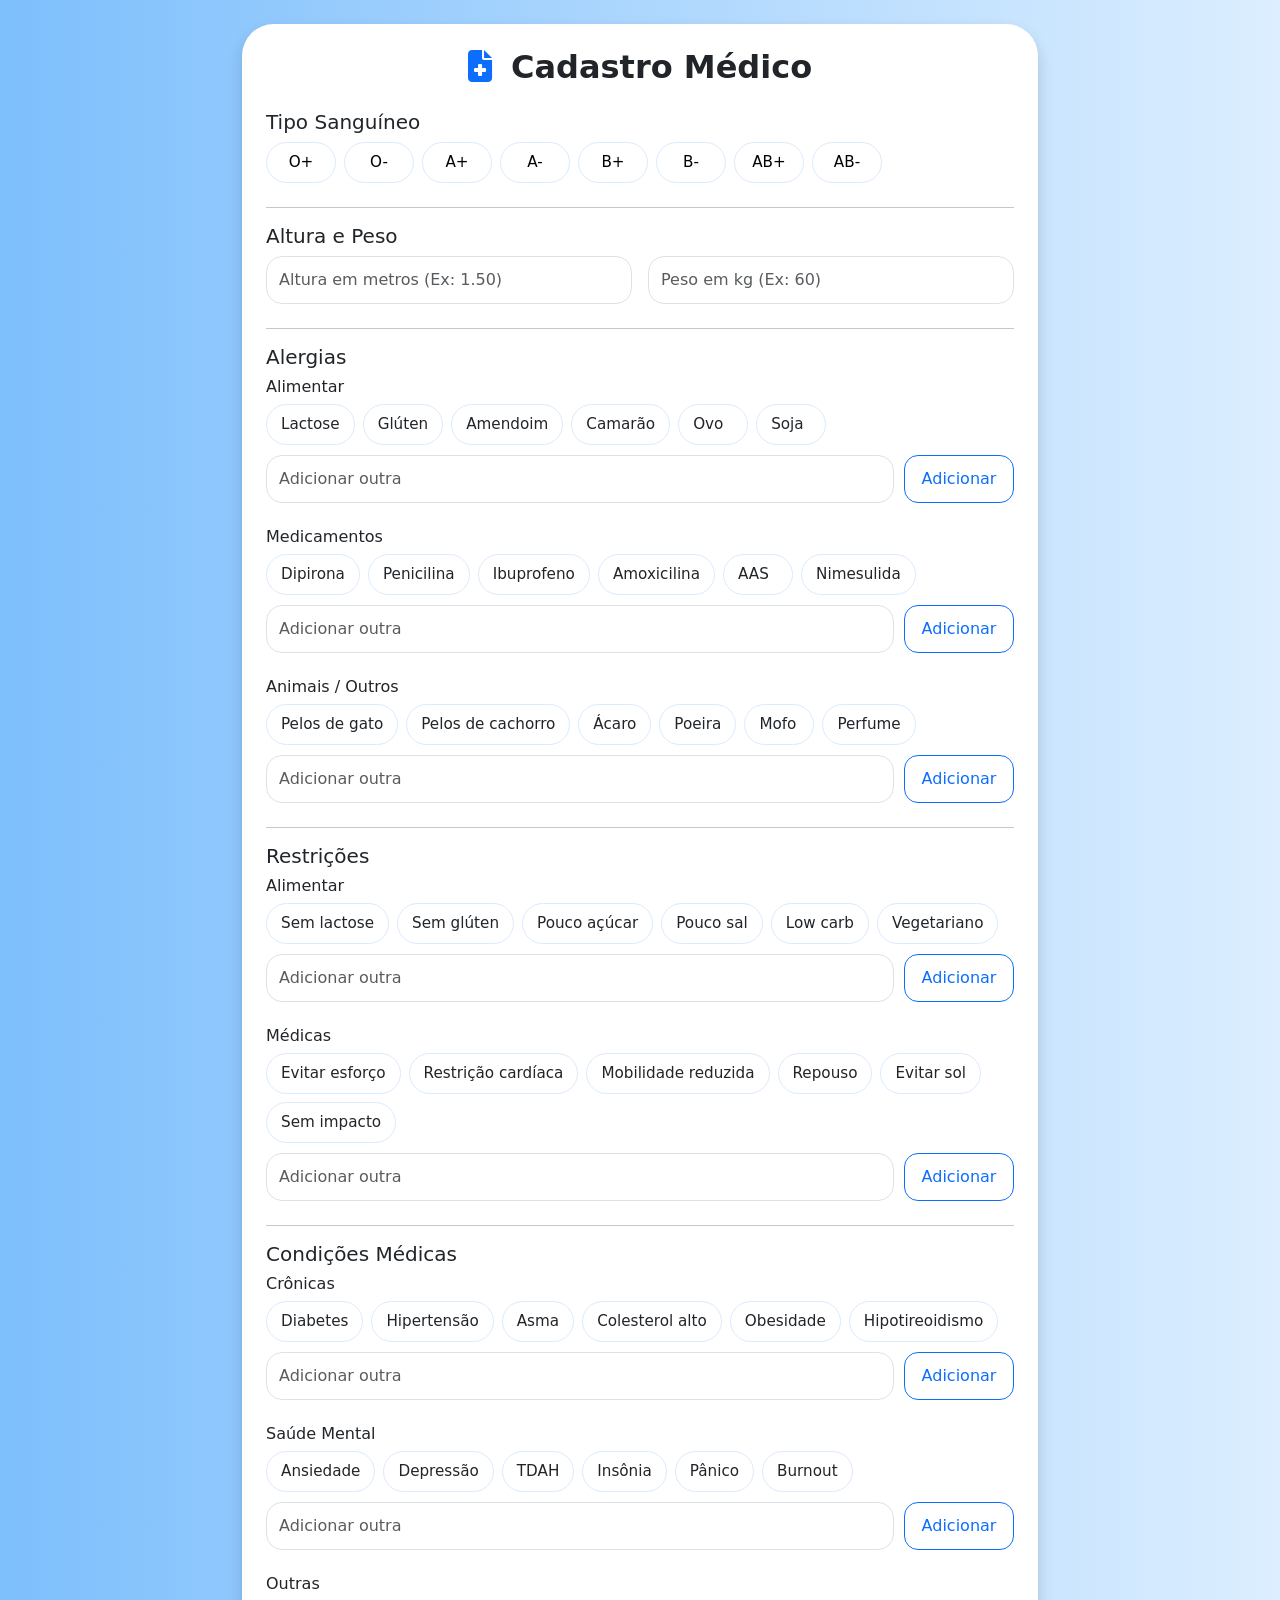
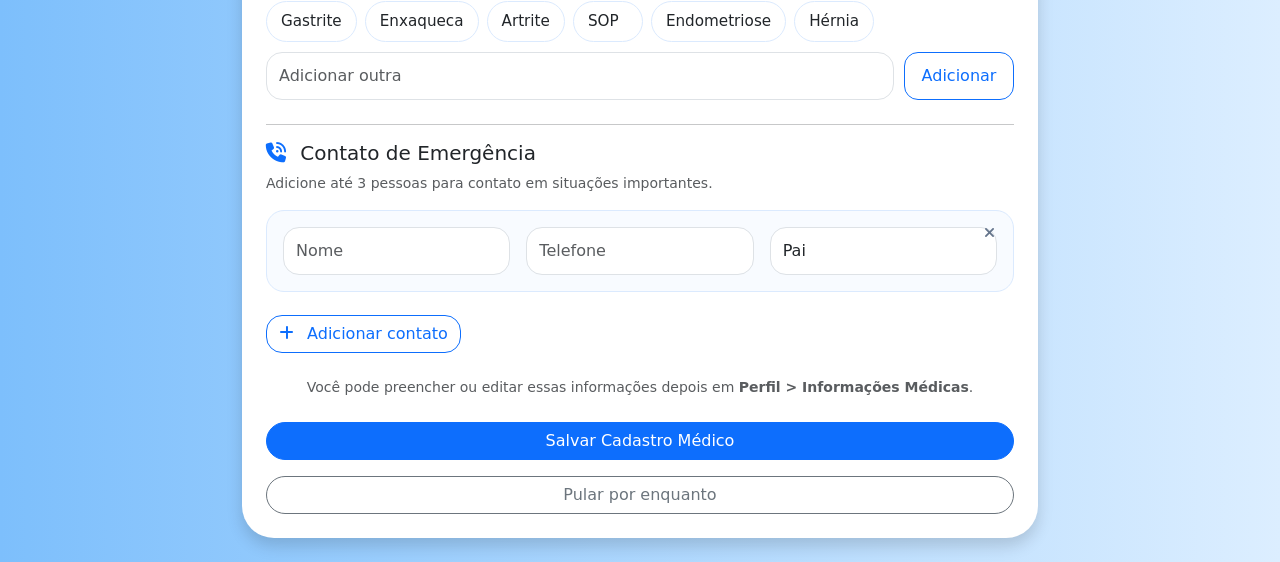
==== cadastro_medico.html @ d4a25c57 "Initial commit" ====
<!DOCTYPE html>
<html lang="pt-br">

<head>
    <meta charset="UTF-8">
    <meta name="viewport" content="width=device-width, initial-scale=1.0">
    <title>Cadastro Médico</title>
    <link href="https://cdn.jsdelivr.net/npm/bootstrap@5.3.8/dist/css/bootstrap.min.css" rel="stylesheet">
    <link rel="stylesheet" href="./css/cadastro_medico.css">
    <link rel="stylesheet" href="https://cdnjs.cloudflare.com/ajax/libs/font-awesome/6.5.0/css/all.min.css">
</head>

<body>

    <div class="container py-4">
        <div class="card p-4 rounded-5 shadow">
            <h2 class="text-center mb-4 fw-bold">
                <i class="fa-solid fa-file-medical text-primary me-2"></i>
                Cadastro Médico
            </h2>

            <form id="formMedico">

                <!-- TIPO SANGUÍNEO -->
                <section class="mb-4">
                    <h5>Tipo Sanguíneo</h5>
                    <div class="blood-grid">
                        <button type="button" class="blood-btn">O+</button>
                        <button type="button" class="blood-btn">O-</button>
                        <button type="button" class="blood-btn">A+</button>
                        <button type="button" class="blood-btn">A-</button>
                        <button type="button" class="blood-btn">B+</button>
                        <button type="button" class="blood-btn">B-</button>
                        <button type="button" class="blood-btn">AB+</button>
                        <button type="button" class="blood-btn">AB-</button>
                    </div>
                    <input type="hidden" id="tipoSanguineo">
                </section>

                <hr>

                <!-- ALTURA E PESO -->
                <section class="mb-4">
                    <h5>Altura e Peso</h5>
                    <div class="row g-3">
                        <div class="col-md-6">
                            <input id="altura" class="form-control" placeholder="Altura em metros (Ex: 1.50)">
                        </div>
                        <div class="col-md-6">
                            <input id="peso" class="form-control" placeholder="Peso em kg (Ex: 60)">
                        </div>
                    </div>
                </section>

                <hr>

                <!-- ALERGIAS -->
                <section class="mb-4">
                    <h5>Alergias</h5>

                    <h6>Alimentar</h6>
                    <div class="chips-box" id="alergiaAlimentarBox">
                        <span class="chip">Lactose</span>
                        <span class="chip">Glúten</span>
                        <span class="chip">Amendoim</span>
                        <span class="chip">Camarão</span>
                        <span class="chip">Ovo</span>
                        <span class="chip">Soja</span>
                    </div>
                    <div class="input-add-group">
                        <input id="novaAlergiaAlimentar" class="form-control" placeholder="Adicionar outra">
                        <button type="button" class="btn btn-outline-primary add-chip-btn"
                            data-input="novaAlergiaAlimentar" data-target="alergiaAlimentarBox">Adicionar</button>
                    </div>

                    <h6 class="mt-4">Medicamentos</h6>
                    <div class="chips-box" id="alergiaMedicamentosBox">
                        <span class="chip">Dipirona</span>
                        <span class="chip">Penicilina</span>
                        <span class="chip">Ibuprofeno</span>
                        <span class="chip">Amoxicilina</span>
                        <span class="chip">AAS</span>
                        <span class="chip">Nimesulida</span>
                    </div>
                    <div class="input-add-group">
                        <input id="novaAlergiaMedicamento" class="form-control" placeholder="Adicionar outra">
                        <button type="button" class="btn btn-outline-primary add-chip-btn"
                            data-input="novaAlergiaMedicamento" data-target="alergiaMedicamentosBox">Adicionar</button>
                    </div>

                    <h6 class="mt-4">Animais / Outros</h6>
                    <div class="chips-box" id="alergiaOutrosBox">
                        <span class="chip">Pelos de gato</span>
                        <span class="chip">Pelos de cachorro</span>
                        <span class="chip">Ácaro</span>
                        <span class="chip">Poeira</span>
                        <span class="chip">Mofo</span>
                        <span class="chip">Perfume</span>
                    </div>
                    <div class="input-add-group">
                        <input id="novaAlergiaOutros" class="form-control" placeholder="Adicionar outra">
                        <button type="button" class="btn btn-outline-primary add-chip-btn"
                            data-input="novaAlergiaOutros" data-target="alergiaOutrosBox">Adicionar</button>
                    </div>
                </section>

                <hr>

                <!-- RESTRIÇÕES -->
                <section class="mb-4">
                    <h5>Restrições</h5>

                    <h6>Alimentar</h6>
                    <div class="chips-box" id="restricaoAlimentarBox">
                        <span class="chip">Sem lactose</span>
                        <span class="chip">Sem glúten</span>
                        <span class="chip">Pouco açúcar</span>
                        <span class="chip">Pouco sal</span>
                        <span class="chip">Low carb</span>
                        <span class="chip">Vegetariano</span>
                    </div>
                    <div class="input-add-group">
                        <input id="novaRestricaoAlimentar" class="form-control" placeholder="Adicionar outra">
                        <button type="button" class="btn btn-outline-primary add-chip-btn"
                            data-input="novaRestricaoAlimentar" data-target="restricaoAlimentarBox">Adicionar</button>
                    </div>

                    <h6 class="mt-4">Médicas</h6>
                    <div class="chips-box" id="restricaoMedicaBox">
                        <span class="chip">Evitar esforço</span>
                        <span class="chip">Restrição cardíaca</span>
                        <span class="chip">Mobilidade reduzida</span>
                        <span class="chip">Repouso</span>
                        <span class="chip">Evitar sol</span>
                        <span class="chip">Sem impacto</span>
                    </div>
                    <div class="input-add-group">
                        <input id="novaRestricaoMedica" class="form-control" placeholder="Adicionar outra">
                        <button type="button" class="btn btn-outline-primary add-chip-btn"
                            data-input="novaRestricaoMedica" data-target="restricaoMedicaBox">Adicionar</button>
                    </div>
                </section>

                <hr>

                <!-- CONDIÇÕES -->
                <section class="mb-4">
                    <h5>Condições Médicas</h5>

                    <h6>Crônicas</h6>
                    <div class="chips-box" id="condicoesCronicasBox">
                        <span class="chip">Diabetes</span>
                        <span class="chip">Hipertensão</span>
                        <span class="chip">Asma</span>
                        <span class="chip">Colesterol alto</span>
                        <span class="chip">Obesidade</span>
                        <span class="chip">Hipotireoidismo</span>
                    </div>
                    <div class="input-add-group">
                        <input id="novaCondicaoCronica" class="form-control" placeholder="Adicionar outra">
                        <button type="button" class="btn btn-outline-primary add-chip-btn"
                            data-input="novaCondicaoCronica" data-target="condicoesCronicasBox">Adicionar</button>
                    </div>

                    <h6 class="mt-4">Saúde Mental</h6>
                    <div class="chips-box" id="condicoesMentalBox">
                        <span class="chip">Ansiedade</span>
                        <span class="chip">Depressão</span>
                        <span class="chip">TDAH</span>
                        <span class="chip">Insônia</span>
                        <span class="chip">Pânico</span>
                        <span class="chip">Burnout</span>
                    </div>
                    <div class="input-add-group">
                        <input id="novaCondicaoMental" class="form-control" placeholder="Adicionar outra">
                        <button type="button" class="btn btn-outline-primary add-chip-btn"
                            data-input="novaCondicaoMental" data-target="condicoesMentalBox">Adicionar</button>
                    </div>

                    <h6 class="mt-4">Outras</h6>
                    <div class="chips-box" id="condicoesOutrasBox">
                        <span class="chip">Gastrite</span>
                        <span class="chip">Enxaqueca</span>
                        <span class="chip">Artrite</span>
                        <span class="chip">SOP</span>
                        <span class="chip">Endometriose</span>
                        <span class="chip">Hérnia</span>
                    </div>
                    <div class="input-add-group">
                        <input id="novaCondicaoOutras" class="form-control" placeholder="Adicionar outra">
                        <button type="button" class="btn btn-outline-primary add-chip-btn"
                            data-input="novaCondicaoOutras" data-target="condicoesOutrasBox">Adicionar</button>
                    </div>
                </section>


                <hr>

                <section class="mb-4">
                    <h5>
                        <i class="fa-solid fa-phone-volume text-primary me-2"></i>
                        Contato de Emergência
                    </h5>

                    <p class="text-muted small mb-3">
                        Adicione até 3 pessoas para contato em situações importantes.
                    </p>

                    <div id="contatosContainer">
                        <div class="contato-card">
                            <button type="button" class="remove-contact-btn">
                                <i class="fa-solid fa-xmark"></i>
                            </button>

                            <div class="row g-3">
                                <div class="col-md-4">
                                    <input class="form-control nomeContato" placeholder="Nome">
                                </div>

                                <div class="col-md-4">
                                    <input class="form-control telefoneContato" placeholder="Telefone">
                                </div>

                                <div class="col-md-4">
                                    <select class="form-control parentescoContato">
                                        <option>Pai</option>
                                        <option>Mãe</option>
                                        <option>Esposa</option>
                                        <option>Marido</option>
                                        <option>Namorado(a)</option>
                                        <option>Amigo(a)</option>
                                        <option>Tio(a)</option>
                                        <option>Primo(a)</option>
                                    </select>
                                </div>
                            </div>
                        </div>
                    </div>

                    <button type="button" id="addContatoBtn" class="btn btn-outline-primary mt-2 rounded-4">
                        <i class="fa-solid fa-plus me-2"></i>
                        Adicionar contato
                    </button>
                </section>

                <p class="text-muted small text-center mt-3">
                    Você pode preencher ou editar essas informações depois em
                    <strong>Perfil > Informações Médicas</strong>.
                </p>

                <div class="d-grid gap-3 mt-4">
                    <button class="btn btn-primary rounded-5" type="submit">
                        Salvar Cadastro Médico
                    </button>

                    <a href="home.html" class="btn btn-outline-secondary rounded-5">
                        Pular por enquanto
                    </a>
                </div>
            </form>
        </div>
    </div>

    <script src="./js/cadastro_medico.js"></script>
</body>

</html>
---- css/cadastro_medico.css ----
body {
  background: linear-gradient(90deg, #7DBFFC, #dceeff);
  min-height: 100vh;
}

.container {
  max-width: 820px;
}

/* CARD */
.card {
  border: none;
  border-radius: 32px;
  box-shadow: 0 10px 25px rgba(0, 0, 0, 0.06);
}

/* TÍTULO */
h2 {
  font-size: clamp(1.5rem, 3vw, 2rem);
}

/* CHIPS */
.blood-grid,
.chips-box {
  display: flex;
  flex-wrap: wrap;
  gap: 8px;
}

.blood-btn,
.chip {
  min-width: 70px;
  padding: 8px 14px;
  border-radius: 999px;
  border: 1px solid #dbeafe;
  background: white;
  cursor: pointer;
  transition: 0.3s ease;
  font-size: clamp(0.85rem, 2vw, 0.95rem);
}

.blood-btn.active,
.chip.active {
  background: #2563eb;
  color: white;
}

/* INPUT + BOTÃO */
.input-add-group {
  display: flex;
  gap: 10px;
  margin-top: 10px;
}

.add-chip-btn {
  white-space: nowrap;
  border-radius: 14px;
  min-width: 110px;
}

/* CHIP PERSONALIZADO */
.chip.custom-chip {
  display: inline-flex;
  align-items: center;
  gap: 8px;
}

.remove-chip {
  border: none;
  background: transparent;
  color: inherit;
  cursor: pointer;
  font-size: 0.8rem;
  padding: 0;
  line-height: 1;
}

.remove-chip:hover {
  opacity: 0.7;
}

/* INPUTS */
.form-control {
  min-height: 48px;
  border-radius: 16px;
}


.contato-card {
  background: #f8fafc;
  border: 1px solid #dbeafe;
  border-radius: 20px;
  padding: 15px;
  margin-bottom: 15px;
}

.contato-card {
  background: #f8fbff;
  border: 1px solid #dbeafe;
  border-radius: 18px;
  padding: 16px;
  margin-bottom: 15px;
  position: relative;
}

.remove-contact-btn {
  position: absolute;
  top: 10px;
  right: 12px;
  border: none;
  background: transparent;
  color: #64748b;
  cursor: pointer;
  font-size: 0.95rem;
}

.remove-contact-btn:hover {
  color: #ef4444;
}

/* TABLET */
@media (max-width: 768px) {
  .card {
    border-radius: 24px;
    padding: 25px !important;
  }

  .input-add-group {
    flex-direction: column;
  }

  .add-chip-btn {
    width: 100%;
  }
}

/* MOBILE */
@media (max-width: 576px) {
  .container {
    padding: 15px;
  }

  .card {
    padding: 20px !important;
    border-radius: 22px;
  }

  h2 {
    font-size: 1.4rem;
  }

  h5 {
    font-size: 1rem;
  }

  h6 {
    font-size: 0.95rem;
  }

  .blood-btn,
  .chip {
    min-width: auto;
    width: fit-content;
    font-size: 0.82rem;
    padding: 7px 12px;
  }

  .form-control {
    font-size: 0.95rem;
  }

  .btn {
    min-height: 48px;
  }
}
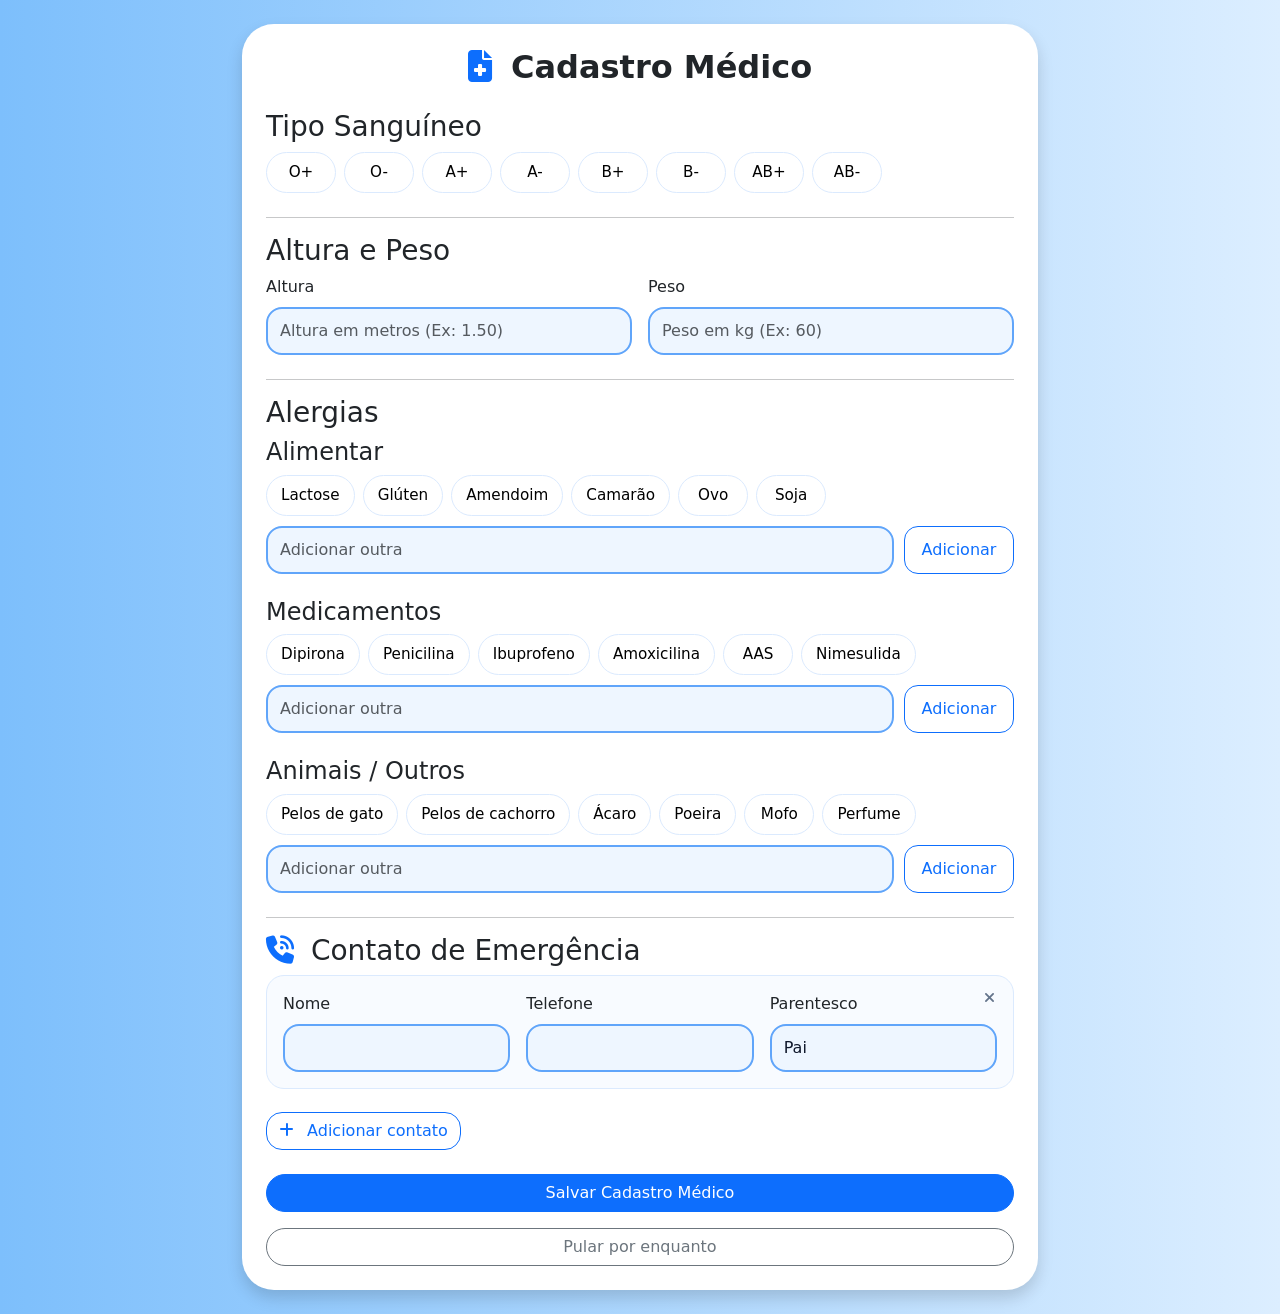
==== commit 7d63969f: "up" ====
--- a/cadastro_medico.html
+++ b/cadastro_medico.html
@@ -11,9 +11,10 @@
 </head>
 
 <body>
+    <main class="container py-4">
 
-    <div class="container py-4">
         <div class="card p-4 rounded-5 shadow">
+
             <h2 class="text-center mb-4 fw-bold">
                 <i class="fa-solid fa-file-medical text-primary me-2"></i>
                 Cadastro Médico
@@ -23,17 +24,19 @@
 
                 <!-- TIPO SANGUÍNEO -->
                 <section class="mb-4">
-                    <h5>Tipo Sanguíneo</h5>
+                    <h3>Tipo Sanguíneo</h3>
+
                     <div class="blood-grid">
-                        <button type="button" class="blood-btn">O+</button>
-                        <button type="button" class="blood-btn">O-</button>
-                        <button type="button" class="blood-btn">A+</button>
-                        <button type="button" class="blood-btn">A-</button>
-                        <button type="button" class="blood-btn">B+</button>
-                        <button type="button" class="blood-btn">B-</button>
-                        <button type="button" class="blood-btn">AB+</button>
-                        <button type="button" class="blood-btn">AB-</button>
+                        <button type="button" class="blood-btn" aria-label="Tipo sanguíneo O positivo">O+</button>
+                        <button type="button" class="blood-btn" aria-label="Tipo sanguíneo O negativo">O-</button>
+                        <button type="button" class="blood-btn" aria-label="Tipo sanguíneo A positivo">A+</button>
+                        <button type="button" class="blood-btn" aria-label="Tipo sanguíneo A negativo">A-</button>
+                        <button type="button" class="blood-btn" aria-label="Tipo sanguíneo B positivo">B+</button>
+                        <button type="button" class="blood-btn" aria-label="Tipo sanguíneo B negativo">B-</button>
+                        <button type="button" class="blood-btn" aria-label="Tipo sanguíneo AB positivo">AB+</button>
+                        <button type="button" class="blood-btn" aria-label="Tipo sanguíneo AB negativo">AB-</button>
                     </div>
+
                     <input type="hidden" id="tipoSanguineo">
                 </section>
 
@@ -41,12 +44,16 @@
 
                 <!-- ALTURA E PESO -->
                 <section class="mb-4">
-                    <h5>Altura e Peso</h5>
+                    <h3>Altura e Peso</h3>
+
                     <div class="row g-3">
                         <div class="col-md-6">
+                            <label for="altura" class="form-label">Altura</label>
                             <input id="altura" class="form-control" placeholder="Altura em metros (Ex: 1.50)">
                         </div>
+
                         <div class="col-md-6">
+                            <label for="peso" class="form-label">Peso</label>
                             <input id="peso" class="form-control" placeholder="Peso em kg (Ex: 60)">
                         </div>
                     </div>
@@ -56,197 +63,115 @@
 
                 <!-- ALERGIAS -->
                 <section class="mb-4">
-                    <h5>Alergias</h5>
+                    <h3>Alergias</h3>
 
-                    <h6>Alimentar</h6>
+                    <h4>Alimentar</h4>
                     <div class="chips-box" id="alergiaAlimentarBox">
-                        <span class="chip">Lactose</span>
-                        <span class="chip">Glúten</span>
-                        <span class="chip">Amendoim</span>
-                        <span class="chip">Camarão</span>
-                        <span class="chip">Ovo</span>
-                        <span class="chip">Soja</span>
+                        <button type="button" class="chip">Lactose</button>
+                        <button type="button" class="chip">Glúten</button>
+                        <button type="button" class="chip">Amendoim</button>
+                        <button type="button" class="chip">Camarão</button>
+                        <button type="button" class="chip">Ovo</button>
+                        <button type="button" class="chip">Soja</button>
                     </div>
+
                     <div class="input-add-group">
+                        <label for="novaAlergiaAlimentar" class="visually-hidden">Adicionar alergia alimentar</label>
                         <input id="novaAlergiaAlimentar" class="form-control" placeholder="Adicionar outra">
                         <button type="button" class="btn btn-outline-primary add-chip-btn"
-                            data-input="novaAlergiaAlimentar" data-target="alergiaAlimentarBox">Adicionar</button>
+                            aria-label="Adicionar alergia alimentar">
+                            Adicionar
+                        </button>
                     </div>
 
-                    <h6 class="mt-4">Medicamentos</h6>
+                    <h4 class="mt-4">Medicamentos</h4>
                     <div class="chips-box" id="alergiaMedicamentosBox">
-                        <span class="chip">Dipirona</span>
-                        <span class="chip">Penicilina</span>
-                        <span class="chip">Ibuprofeno</span>
-                        <span class="chip">Amoxicilina</span>
-                        <span class="chip">AAS</span>
-                        <span class="chip">Nimesulida</span>
+                        <button type="button" class="chip">Dipirona</button>
+                        <button type="button" class="chip">Penicilina</button>
+                        <button type="button" class="chip">Ibuprofeno</button>
+                        <button type="button" class="chip">Amoxicilina</button>
+                        <button type="button" class="chip">AAS</button>
+                        <button type="button" class="chip">Nimesulida</button>
                     </div>
+
                     <div class="input-add-group">
+                        <label for="novaAlergiaMedicamento" class="visually-hidden">Adicionar alergia
+                            medicamento</label>
                         <input id="novaAlergiaMedicamento" class="form-control" placeholder="Adicionar outra">
                         <button type="button" class="btn btn-outline-primary add-chip-btn"
-                            data-input="novaAlergiaMedicamento" data-target="alergiaMedicamentosBox">Adicionar</button>
+                            aria-label="Adicionar alergia medicamento">
+                            Adicionar
+                        </button>
                     </div>
 
-                    <h6 class="mt-4">Animais / Outros</h6>
+                    <h4 class="mt-4">Animais / Outros</h4>
                     <div class="chips-box" id="alergiaOutrosBox">
-                        <span class="chip">Pelos de gato</span>
-                        <span class="chip">Pelos de cachorro</span>
-                        <span class="chip">Ácaro</span>
-                        <span class="chip">Poeira</span>
-                        <span class="chip">Mofo</span>
-                        <span class="chip">Perfume</span>
+                        <button type="button" class="chip">Pelos de gato</button>
+                        <button type="button" class="chip">Pelos de cachorro</button>
+                        <button type="button" class="chip">Ácaro</button>
+                        <button type="button" class="chip">Poeira</button>
+                        <button type="button" class="chip">Mofo</button>
+                        <button type="button" class="chip">Perfume</button>
                     </div>
+
                     <div class="input-add-group">
+                        <label for="novaAlergiaOutros" class="visually-hidden">Adicionar alergia outros</label>
                         <input id="novaAlergiaOutros" class="form-control" placeholder="Adicionar outra">
                         <button type="button" class="btn btn-outline-primary add-chip-btn"
-                            data-input="novaAlergiaOutros" data-target="alergiaOutrosBox">Adicionar</button>
+                            aria-label="Adicionar alergia outros">
+                            Adicionar
+                        </button>
                     </div>
                 </section>
 
                 <hr>
 
-                <!-- RESTRIÇÕES -->
+                <!-- CONTATO -->
                 <section class="mb-4">
-                    <h5>Restrições</h5>
-
-                    <h6>Alimentar</h6>
-                    <div class="chips-box" id="restricaoAlimentarBox">
-                        <span class="chip">Sem lactose</span>
-                        <span class="chip">Sem glúten</span>
-                        <span class="chip">Pouco açúcar</span>
-                        <span class="chip">Pouco sal</span>
-                        <span class="chip">Low carb</span>
-                        <span class="chip">Vegetariano</span>
-                    </div>
-                    <div class="input-add-group">
-                        <input id="novaRestricaoAlimentar" class="form-control" placeholder="Adicionar outra">
-                        <button type="button" class="btn btn-outline-primary add-chip-btn"
-                            data-input="novaRestricaoAlimentar" data-target="restricaoAlimentarBox">Adicionar</button>
-                    </div>
-
-                    <h6 class="mt-4">Médicas</h6>
-                    <div class="chips-box" id="restricaoMedicaBox">
-                        <span class="chip">Evitar esforço</span>
-                        <span class="chip">Restrição cardíaca</span>
-                        <span class="chip">Mobilidade reduzida</span>
-                        <span class="chip">Repouso</span>
-                        <span class="chip">Evitar sol</span>
-                        <span class="chip">Sem impacto</span>
-                    </div>
-                    <div class="input-add-group">
-                        <input id="novaRestricaoMedica" class="form-control" placeholder="Adicionar outra">
-                        <button type="button" class="btn btn-outline-primary add-chip-btn"
-                            data-input="novaRestricaoMedica" data-target="restricaoMedicaBox">Adicionar</button>
-                    </div>
-                </section>
-
-                <hr>
-
-                <!-- CONDIÇÕES -->
-                <section class="mb-4">
-                    <h5>Condições Médicas</h5>
-
-                    <h6>Crônicas</h6>
-                    <div class="chips-box" id="condicoesCronicasBox">
-                        <span class="chip">Diabetes</span>
-                        <span class="chip">Hipertensão</span>
-                        <span class="chip">Asma</span>
-                        <span class="chip">Colesterol alto</span>
-                        <span class="chip">Obesidade</span>
-                        <span class="chip">Hipotireoidismo</span>
-                    </div>
-                    <div class="input-add-group">
-                        <input id="novaCondicaoCronica" class="form-control" placeholder="Adicionar outra">
-                        <button type="button" class="btn btn-outline-primary add-chip-btn"
-                            data-input="novaCondicaoCronica" data-target="condicoesCronicasBox">Adicionar</button>
-                    </div>
-
-                    <h6 class="mt-4">Saúde Mental</h6>
-                    <div class="chips-box" id="condicoesMentalBox">
-                        <span class="chip">Ansiedade</span>
-                        <span class="chip">Depressão</span>
-                        <span class="chip">TDAH</span>
-                        <span class="chip">Insônia</span>
-                        <span class="chip">Pânico</span>
-                        <span class="chip">Burnout</span>
-                    </div>
-                    <div class="input-add-group">
-                        <input id="novaCondicaoMental" class="form-control" placeholder="Adicionar outra">
-                        <button type="button" class="btn btn-outline-primary add-chip-btn"
-                            data-input="novaCondicaoMental" data-target="condicoesMentalBox">Adicionar</button>
-                    </div>
-
-                    <h6 class="mt-4">Outras</h6>
-                    <div class="chips-box" id="condicoesOutrasBox">
-                        <span class="chip">Gastrite</span>
-                        <span class="chip">Enxaqueca</span>
-                        <span class="chip">Artrite</span>
-                        <span class="chip">SOP</span>
-                        <span class="chip">Endometriose</span>
-                        <span class="chip">Hérnia</span>
-                    </div>
-                    <div class="input-add-group">
-                        <input id="novaCondicaoOutras" class="form-control" placeholder="Adicionar outra">
-                        <button type="button" class="btn btn-outline-primary add-chip-btn"
-                            data-input="novaCondicaoOutras" data-target="condicoesOutrasBox">Adicionar</button>
-                    </div>
-                </section>
-
-
-                <hr>
-
-                <section class="mb-4">
-                    <h5>
+                    <h3>
                         <i class="fa-solid fa-phone-volume text-primary me-2"></i>
                         Contato de Emergência
-                    </h5>
-
-                    <p class="text-muted small mb-3">
-                        Adicione até 3 pessoas para contato em situações importantes.
-                    </p>
+                    </h3>
 
                     <div id="contatosContainer">
                         <div class="contato-card">
-                            <button type="button" class="remove-contact-btn">
+
+                            <button type="button" class="remove-contact-btn" aria-label="Remover contato">
                                 <i class="fa-solid fa-xmark"></i>
                             </button>
 
                             <div class="row g-3">
                                 <div class="col-md-4">
-                                    <input class="form-control nomeContato" placeholder="Nome">
+                                    <label class="form-label">Nome</label>
+                                    <input class="form-control nomeContato">
                                 </div>
 
                                 <div class="col-md-4">
-                                    <input class="form-control telefoneContato" placeholder="Telefone">
+                                    <label class="form-label">Telefone</label>
+                                    <input class="form-control telefoneContato">
                                 </div>
 
                                 <div class="col-md-4">
+                                    <label class="form-label">Parentesco</label>
                                     <select class="form-control parentescoContato">
                                         <option>Pai</option>
                                         <option>Mãe</option>
                                         <option>Esposa</option>
                                         <option>Marido</option>
-                                        <option>Namorado(a)</option>
                                         <option>Amigo(a)</option>
-                                        <option>Tio(a)</option>
-                                        <option>Primo(a)</option>
                                     </select>
                                 </div>
                             </div>
+
                         </div>
                     </div>
 
-                    <button type="button" id="addContatoBtn" class="btn btn-outline-primary mt-2 rounded-4">
+                    <button type="button" id="addContatoBtn" class="btn btn-outline-primary mt-2 rounded-4"
+                        aria-label="Adicionar contato">
                         <i class="fa-solid fa-plus me-2"></i>
                         Adicionar contato
                     </button>
                 </section>
-
-                <p class="text-muted small text-center mt-3">
-                    Você pode preencher ou editar essas informações depois em
-                    <strong>Perfil > Informações Médicas</strong>.
-                </p>
 
                 <div class="d-grid gap-3 mt-4">
                     <button class="btn btn-primary rounded-5" type="submit">
@@ -257,9 +182,11 @@
                         Pular por enquanto
                     </a>
                 </div>
+
             </form>
         </div>
-    </div>
+
+    </main>
 
     <script src="./js/cadastro_medico.js"></script>
 </body>
--- a/css/cadastro_medico.css
+++ b/css/cadastro_medico.css
@@ -1,25 +1,28 @@
+/* ================= FUNDO ================= */
 body {
   background: linear-gradient(90deg, #7DBFFC, #dceeff);
   min-height: 100vh;
 }
 
+/* ================= CONTAINER (CENTRO REAL) ================= */
 .container {
   max-width: 820px;
+  margin: 0 auto; /* 🔥 resolve ficar de lado */
 }
 
-/* CARD */
+/* ================= CARD ================= */
 .card {
   border: none;
   border-radius: 32px;
   box-shadow: 0 10px 25px rgba(0, 0, 0, 0.06);
 }
 
-/* TÍTULO */
+/* ================= TÍTULO ================= */
 h2 {
   font-size: clamp(1.5rem, 3vw, 2rem);
 }
 
-/* CHIPS */
+/* ================= CHIPS ================= */
 .blood-grid,
 .chips-box {
   display: flex;
@@ -45,7 +48,7 @@
   color: white;
 }
 
-/* INPUT + BOTÃO */
+/* ================= INPUT + BOTÃO ================= */
 .input-add-group {
   display: flex;
   gap: 10px;
@@ -58,7 +61,7 @@
   min-width: 110px;
 }
 
-/* CHIP PERSONALIZADO */
+/* ================= CHIP PERSONALIZADO ================= */
 .chip.custom-chip {
   display: inline-flex;
   align-items: center;
@@ -79,21 +82,33 @@
   opacity: 0.7;
 }
 
-/* INPUTS */
-.form-control {
+/* ================= INPUTS (🔥 MELHORADO) ================= */
+.form-control,
+.form-select {
   min-height: 48px;
   border-radius: 16px;
+
+  /* 🔥 ACESSIBILIDADE */
+  background: #eef6ff;
+  border: 2px solid #60a5fa;
+  color: #0f172a;
 }
 
-
-.contato-card {
-  background: #f8fafc;
-  border: 1px solid #dbeafe;
-  border-radius: 20px;
-  padding: 15px;
-  margin-bottom: 15px;
+/* 🔥 FOCO ACESSÍVEL */
+.form-control:focus,
+.form-select:focus {
+  background: #ffffff;
+  border-color: #2563eb;
+  box-shadow: 0 0 0 3px rgba(37, 99, 235, 0.25);
 }
 
+/* 🔥 PLACEHOLDER VISÍVEL */
+::placeholder {
+  color: #64748b;
+  opacity: 1;
+}
+
+/* ================= CONTATO ================= */
 .contato-card {
   background: #f8fbff;
   border: 1px solid #dbeafe;
@@ -118,7 +133,7 @@
   color: #ef4444;
 }
 
-/* TABLET */
+/* ================= TABLET ================= */
 @media (max-width: 768px) {
   .card {
     border-radius: 24px;
@@ -134,7 +149,7 @@
   }
 }
 
-/* MOBILE */
+/* ================= MOBILE ================= */
 @media (max-width: 576px) {
   .container {
     padding: 15px;
